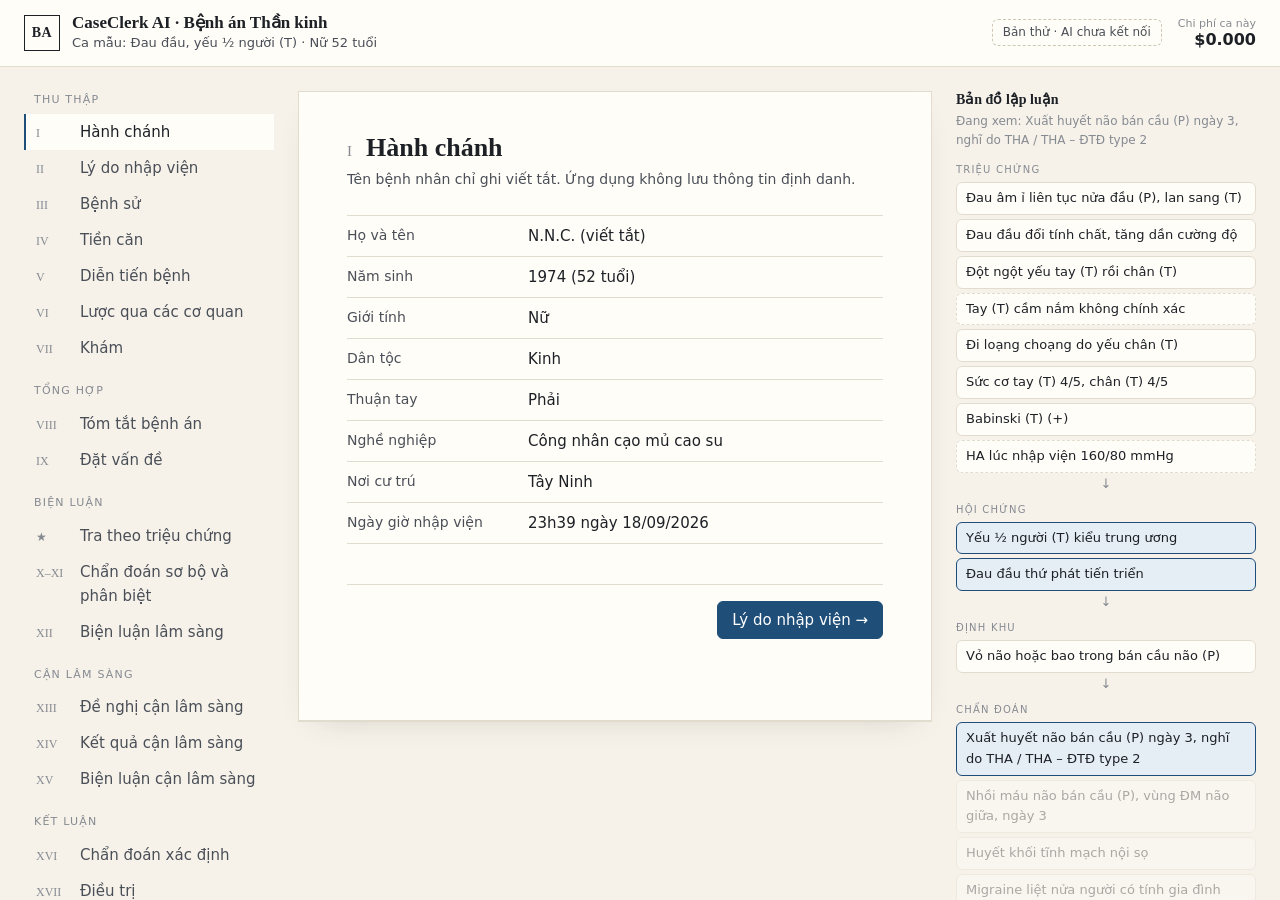
==== index.html @ 13fa06be "feat: CaseClerk AI prototype" ====
<!doctype html>
<html lang="vi">
<head>
  <meta charset="utf-8" />
  <title>CaseClerk AI</title>
  <meta http-equiv="refresh" content="0; url=prototype/" />
</head>
<body>
  <p>Đang chuyển đến <a href="prototype/">CaseClerk AI</a>…</p>
</body>
</html>
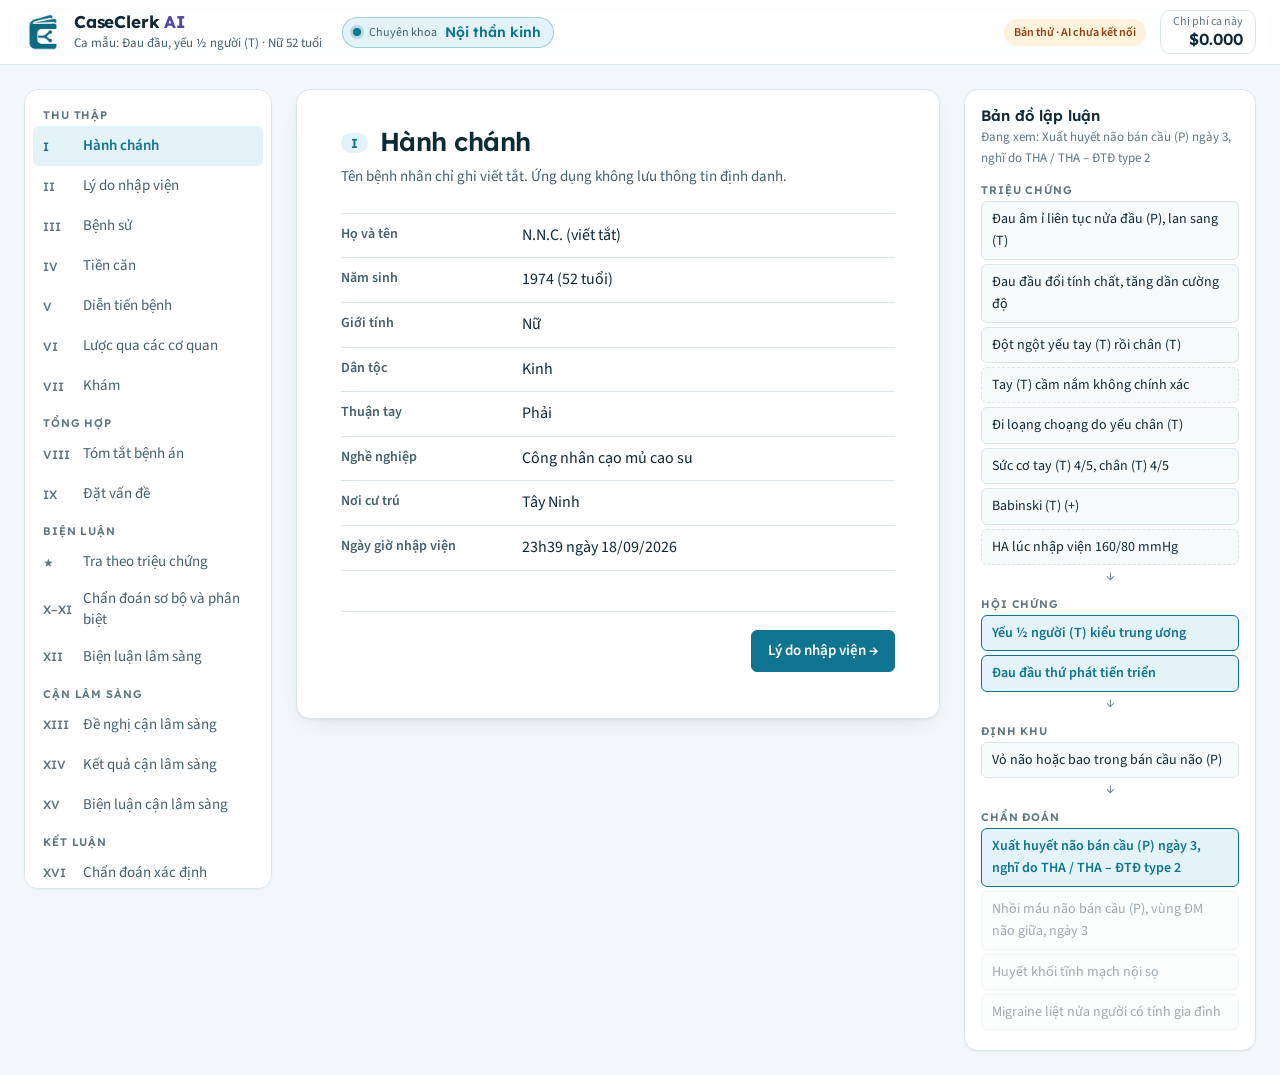
==== commit 8532aef7: "feat: new interface, logo, specialty label" ====
--- a/index.html
+++ b/index.html
@@ -3,6 +3,7 @@
 <head>
   <meta charset="utf-8" />
   <title>CaseClerk AI</title>
+  <link rel="icon" type="image/png" href="prototype/assets/favicon.png" />
   <meta http-equiv="refresh" content="0; url=prototype/" />
 </head>
 <body>
